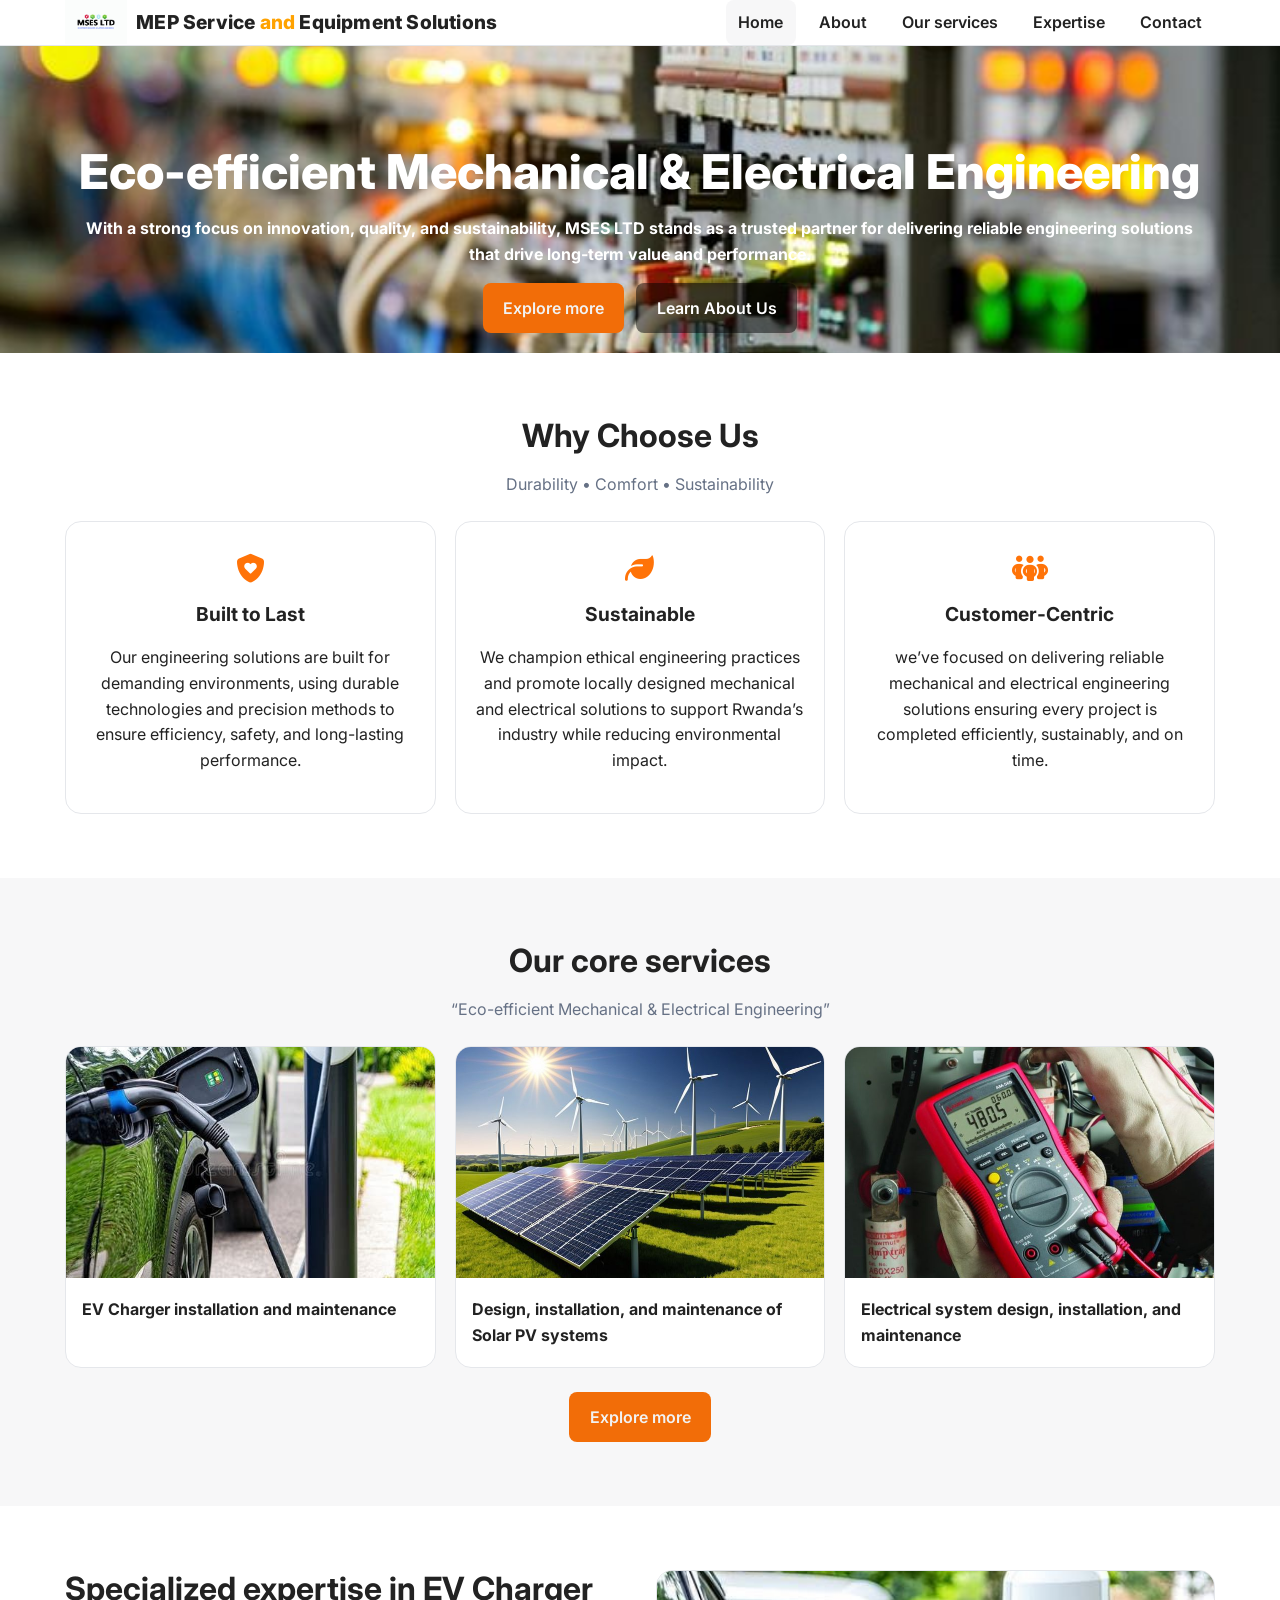
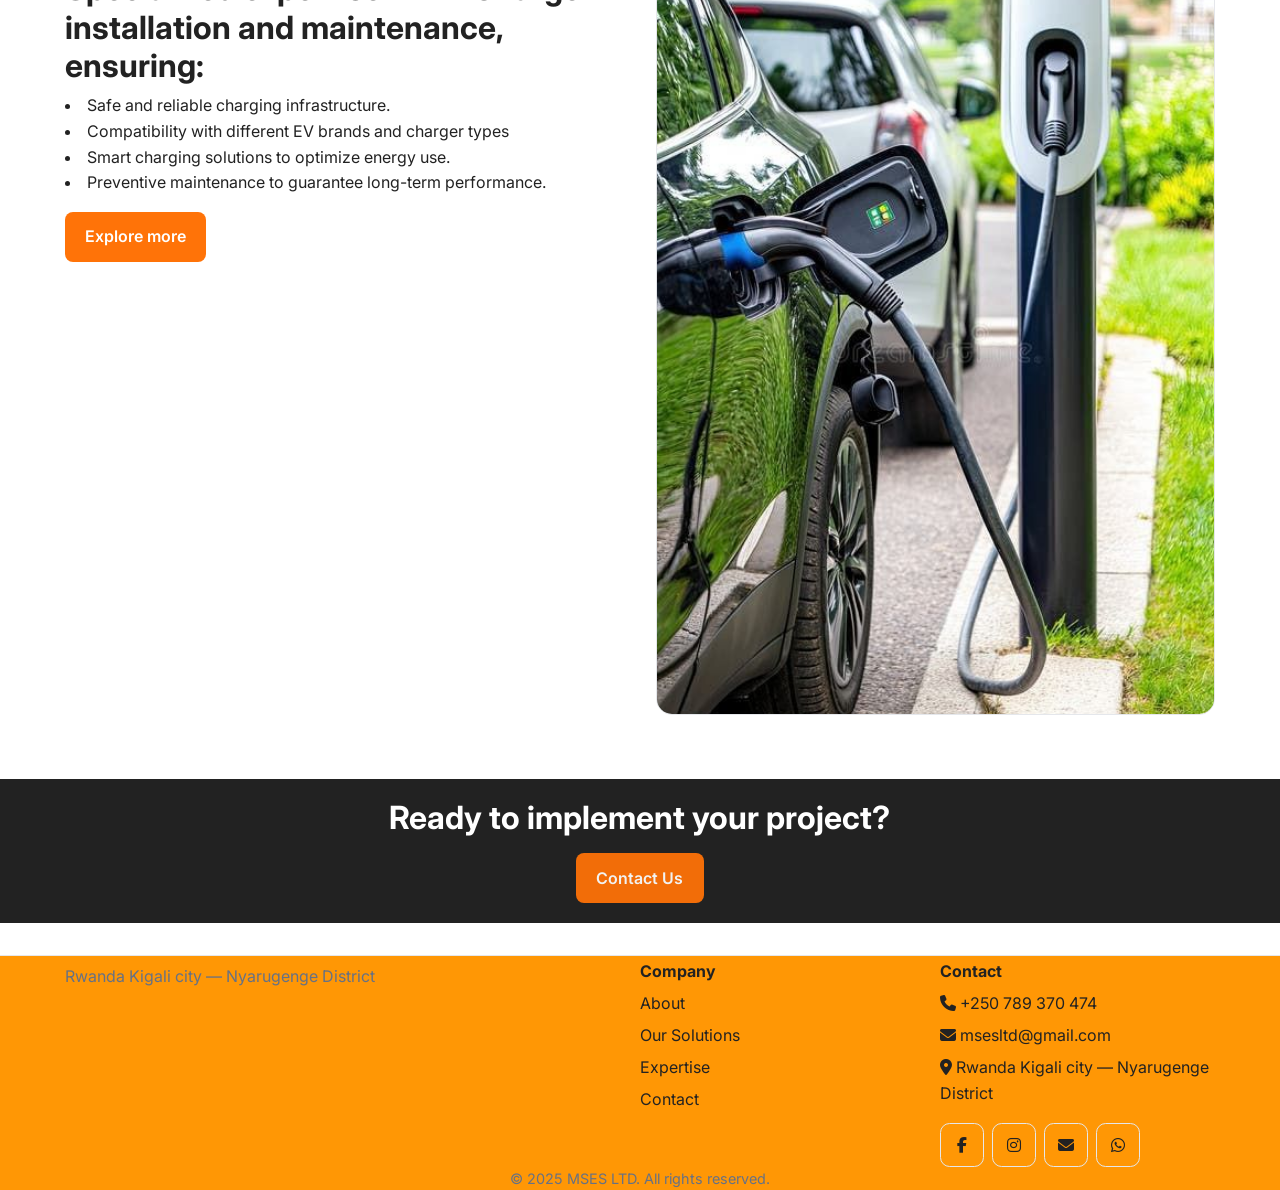
==== index.html @ d52d2aa4 "first commit" ====
<!DOCTYPE html>
<html lang="en">
<head>
  <meta charset="UTF-8" />
  <meta name="viewport" content="width=device-width, initial-scale=1.0" />
  <title>MSES LTD— Home</title>
  <link rel="preconnect" href="https://fonts.googleapis.com">
  <link rel="preconnect" href="https://fonts.gstatic.com" crossorigin>
  <link href="https://fonts.googleapis.com/css2?family=Inter:wght@400;500;600;700;800&display=swap" rel="stylesheet">
  <link rel="stylesheet" href="https://cdnjs.cloudflare.com/ajax/libs/font-awesome/6.5.2/css/all.min.css" />
  <link rel="stylesheet" href="style.css" />
</head>
<style>
  :root {
      --bg: #ffffff;
      --text: #222222;
      --muted: #667185;
      --primary: hwb(26 3% 0%);
      --surface: #f7f7f8;
      --border: #e5e7eb;
    }

    * {
      box-sizing: border-box;
    }

    html, body {
      margin: 0;
      padding: 0;
      font-size: 16px;
    }

    body {
      font-family: "Inter", system-ui, -apple-system, Segoe UI, Roboto, Arial, sans-serif;
      color: var(--text);
      background: var(--bg);
      line-height: 1.6;
      overflow-x: hidden;
    }

    img {
      max-width: 100%;
      height: auto;
      display: block;
    }

    a {
      color: inherit;
      text-decoration: none;
    }

    /* Utilities */
    .container {
      width: min(1150px, 92%);
      margin-inline: auto;
      padding: 0 1rem;
    }

    .center {
      text-align: center;
    }

    .small {
      font-size: 0.9rem;
    }

    .muted {
      color: var(--muted);
    }

    .mt-8 { margin-top: 0.5rem; }
    .mt-12 { margin-top: 0.75rem; }
    .mt-16 { margin-top: 1rem; }
    .mt-24 { margin-top: 1.5rem; }
    .mt-32 { margin-top: 2rem; }
    .py-16 { padding-block: 1rem; }

    .h2 {
      font-size: clamp(1.6rem, 2.5vw, 2.2rem);
      line-height: 1.2;
      margin: 0 0 0.5rem;
    }

    .h3 {
      font-size: clamp(1.3rem, 2vw, 1.8rem);
      line-height: 1.3;
      margin: 0 0 0.5rem;
    }

    .h4 {
      font-size: clamp(1.1rem, 1.5vw, 1.4rem);
      margin: 0.2rem 0;
    }

    .h5 {
      font-size: 1rem;
      margin: 0.2rem 0;
    }

    .btn {
      display: inline-block;
      border-radius: 0.5rem;
      padding: 0.9rem 1.2rem;
      font-weight: 600;
      transition: 0.2s;
      border: 1px solid transparent;
      text-align: center;
      min-width: 44px;
      min-height: 44px;
      line-height: 1.2;
    }

    .btn--primary {
      background: var(--primary);
      color: #fff;
      filter: brightness(.95);
    }

    .btn--primary:hover {
      filter: brightness(0.92);
    }

    .btn--ghost {
      background: rgba(0, 0, 0, 0.485);
    }

    .btn--ghost:hover {
      border-color: transparent;
      background-color: #111111;
    }

    /* Header */
    .site-header {
      position: sticky;
      top: 0;
      z-index: 50;
      background: #fff;
      border-bottom: 1px solid var(--border);
    }

    .nav {
      position: relative;
      display: flex;
      align-items: center;
      justify-content: space-between;
      gap: 1rem;
      padding-block: 0.65rem;
      flex-wrap: wrap;
    }

    .brand {
      display: flex;
      align-items: center;
      gap: 0.6rem;
    }

    .logo {
      height: 44px;
      width: auto;
    }

    .logo--sm {
      height: 32px;
    }

    .brand-text {
      font-weight: 800;
      letter-spacing: 0.2px;
      font-size: clamp(1rem, 3vw, 1.2rem);
    }

    /* Hamburger menu styles */
    .hamburger {
      display: none;
      flex-direction: column;
      justify-content: space-between;
      width: 30px;
      height: 21px;
      background: none;
      border: none;
      cursor: pointer;
      padding: 0;
      z-index: 100;
    }

    .hamburger span {
      display: block;
      height: 3px;
      width: 100%;
      background: #000;
      border-radius: 3px;
      transition: all 0.3s ease;
    }

    .hamburger.active span:nth-child(1) {
      transform: translateY(9px) rotate(45deg);
    }

    .hamburger.active span:nth-child(2) {
      opacity: 0;
    }

    .hamburger.active span:nth-child(3) {
      transform: translateY(-9px) rotate(-45deg);
    }

    .nav-links {
      display: flex;
      flex-wrap: wrap;
      list-style: none;
      margin: 0;
      padding: 0;
      gap: 0.4rem;
      transition: all 0.3s ease;
    }

    .nav-links a {
      padding: 0.6rem 0.8rem;
      border-radius: 0.5rem;
      font-weight: 600;
      min-height: 44px;
      display: flex;
      align-items: center;
    }

    .nav-links a.active, 
    .nav-links a:hover {
      background: var(--surface);
    }

    /* Mobile styles */
    @media screen and (max-width: 768px) {
      .hamburger {
        display: flex;
      }

      .nav-links {
        position: fixed;
        top: 70px;
        left: 0;
        width: 100%;
        background: white;
        flex-direction: column;
        padding: 20px;
        gap: 15px;
        box-shadow: 0 5px 15px rgba(0,0,0,0.1);
        transform: translateY(-100%);
        opacity: 0;
        visibility: hidden;
      }

      .nav-links.active {
        transform: translateY(0);
        opacity: 1;
        visibility: visible;
      }
    }

    /* Hero */
    .hero {
      position: relative;
      isolation: isolate;
    }

    .hero__bg {
      position: absolute;
      inset: 0;
      background: linear-gradient(to bottom, rgba(0,0,0,0.45), rgba(0,0,0,0.35)), var(--hero-img) center/cover no-repeat;
      z-index: -1;
    }

    .hero__content {
      padding-block: clamp(3rem, 10vw, 8rem);
      text-align: center;
      color: #fff;
    }

    .hero h1 {
      font-size: clamp(1.8rem, 4vw, 3rem);
      margin: 0 0 0.6rem;
      font-weight: 800;
      line-height: 1.2;
    }

    .hero__cta {
      display: flex;
      gap: 0.75rem;
      justify-content: center;
      flex-wrap: wrap;
    }

    /* Sections */
    .section {
      padding-block: clamp(2rem, 5vw, 4rem);
    }

    .section--alt {
      background: var(--surface);
    }

    .section__header {
      margin-bottom: 1.5rem;
      text-align: center;
    }

    /* Layouts */
    .grid {
      display: grid;
      gap: 1.2rem;
    }

    .grid--3 {
      grid-template-columns: 1fr;
    }

    .split {
      display: grid;
      grid-template-columns: 1fr;
      gap: 2rem;
    }

    .v-center {
      align-items: center;
    }

    /* Cards */
    .card {
      border: 1px solid var(--border);
      background: #fff;
      border-radius: 1rem;
      overflow: hidden;
      padding: 1.2rem;
    }

    .card--image {
      padding: 0;
    }

    .card--image iframe,
    .card--image img {
      aspect-ratio: 16/10;
      object-fit: cover;
      width: 100%;
    }

    .card__body {
      padding: 1rem;
    }

    .cards--lift .card {
      transition: transform 0.2s, box-shadow 0.2s;
    }

    .cards--lift .card:hover {
      transform: translateY(-4px);
      box-shadow: 0 10px 30px rgba(0,0,0,0.06);
    }

    .tall iframe,
    .tall img {
      aspect-ratio: 3/4;
    }

    .feature {
      text-align: center;
      padding: 1.5rem 1rem;
    }

    .feature__icon {
      font-size: 1.8rem;
      color: var(--primary);
      margin-bottom: 0.4rem;
    }

    /* Page hero */
    .page-hero {
      padding-block: 2rem;
      border-bottom: 1px solid var(--border);
      background: var(--surface);
    }

    .page-hero h1 {
      margin: 0;
    }

    /* Footer */
    .site-footer {
      border-top: 1px solid var(--border);
      background: hsl(35, 100%, 51%);
      margin-top: 2rem;
    }

    .footer__grid {
      display: grid;
      grid-template-columns: 1fr;
      gap: 1.6rem;
      padding-block: 1.6rem;
    }

    .footer-links {
      list-style: none;
      margin: 0;
      padding: 0;
    }

    .footer-links li {
      margin: 0.4rem 0;
    }

    .social {
      display: flex;
      gap: 0.5rem;
      margin-top: 1rem;
    }

    .social a {
      display: inline-flex;
      align-items: center;
      justify-content: center;
      height: 44px;
      width: 44px;
      border: 1px solid var(--border);
      border-radius: 0.6rem;
    }

    /* Responsive Breakpoints */
    @media (min-width: 640px) {
      .footer__grid {
        grid-template-columns: 1fr 1fr;
      }
      
      .hero__cta {
        flex-wrap: nowrap;
      }
    }

    @media (min-width: 769px) {
      .grid--3 {
        grid-template-columns: repeat(2, minmax(0, 1fr));
      }
      
      .split {
        grid-template-columns: 1fr 1fr;
      }
      
      .footer__grid {
        grid-template-columns: 2fr 1fr 1fr;
      }
      
      .nav-links {
        gap: 0.6rem;
      }
    }

    @media (min-width: 1024px) {
      .grid--3 {
        grid-template-columns: repeat(3, minmax(0, 1fr));
      }
      
      .container {
        padding: 0;
      }
    }
</style>

<body>


  <!-- Header / Global Nav -->
  <header class="site-header" style="
    padding: px 20px;
  ">
    <div class="container nav">
      <a class="brand" href="index.html" aria-label="Techno SMS Enterprise Home">
        <img src="./assets/MSES LOGO.jpg" alt="Techno SMS Enterprise logo" class="logo" />
        <span class="brand-text">MEP Service<span style="color: #ffa200;"> and </span> Equipment Solutions</span>
      </a>
       <button class="hamburger" aria-label="Toggle menu" style="font-weight: bolder;">
        <span></span>
        <span></span>
        <span></span>
      </button>

      <ul class="nav-links">
        <li><a class="active" href="index.html">Home</a></li>
        <li><a href="about.html">About</a></li>
        <li><a href="products.html">Our services</a></li>
        <!--<li><a href="project.html">Projects</a></li>-->
        <li><a href="training.html">Expertise</a></li>
        <li><a href="contact.html">Contact</a></li>
        <!-- <li><a href="developers.html">Our Developers</a></li> -->
      </ul>
    </div>
  </header>

  <!-- Hero -->
  <section class="hero hero--cover" role="banner" style="padding: 20px 30px; font-weight: bolder; position: relative; background-size: cover; background-position: center;">
  <div class="hero__bg" id="heroBackground" style="background-image: url('./assets/back.jpeg'); position: absolute; top: 0; left: 0; width: 100%; height: 100%; background-size: cover; background-position: center; transition: background-image 1s ease-in-out;"></div>
  
  <div class="container hero__content" style="position: relative; z-index: 2; color: white; text-align: center;">
    <br><br><br>
    <h1>Eco-efficient Mechanical & Electrical Engineering</h1>
    <p>With a strong focus on innovation, quality, and sustainability, MSES LTD stands as a trusted partner for delivering reliable engineering solutions that drive long-term value and performance.</p>
    <div class="hero__cta">
      <a class="btn btn--primary" href="products.html">Explore more</a>
      <a class="btn btn--ghost" href="about.html">Learn About Us</a>
    </div>
  </div>
</section>

  <!-- Highlights (3-up) -->
  <section class="section">
    <div class="container">
      <header class="section__header">
        <h2 class="h2">Why Choose Us</h2>
        <p class="muted">Durability • Comfort • Sustainability</p>
      </header>
      <div class="grid grid--3">
        <article class="card feature">
          <div class="feature__icon"><i class="fa-solid fa-shield-heart"></i></div>
          <h3 class="h4">Built to Last</h3>
          <p>Our engineering solutions are built for demanding environments, using durable technologies and precision methods to ensure efficiency, safety, and long-lasting performance.</p>
        </article>
        <article class="card feature">
          <div class="feature__icon"><i class="fa-solid fa-leaf"></i></div>
          <h3 class="h4">Sustainable</h3>
          <p>We champion ethical engineering practices and promote locally designed mechanical and electrical solutions to support Rwanda’s industry while reducing environmental impact.</p>
        </article>
        <article class="card feature">
          <div class="feature__icon"><i class="fa-solid fa-people-group"></i></div>
          <h3 class="h4">Customer‑Centric</h3>
          <p>we’ve focused on delivering reliable mechanical and electrical engineering solutions ensuring every project is completed efficiently, sustainably, and on time.</p>
        </article>
      </div>
    </div>
  </section>

  <!-- Popular Categories Preview -->
  <section class="section section--alt">
    <div class="container">
      <header class="section__header">
        <h2 class="h2">Our core  services</h2>
        <p class="muted">“Eco-efficient Mechanical & Electrical Engineering”</p>
      </header>
      <div class="grid grid--3 cards--lift">
        <a class="card card--image" href="products.html#construction">
          <img src="./assets/c.jpeg" alt="Construction uniforms"
          style="
          
          "/>
          <div class="card__body">
            <h3 class="h5">EV Charger installation and maintenance</h3>
          </div>
        </a>
        <a class="card card--image" href="products.html#school">
          <img src="./assets/solar.jpeg" alt="School uniforms"
          style="padding: auto;"/>
          <div class="card__body">
            <h3 class="h5">Design, installation, and maintenance of Solar PV systems</h3>
          </div>
        </a>
        <a class="card card--image" href="products.html#hotel">
          <img src="./assets/electrical.jpeg" alt="Hotel uniforms"/>
          <div class="card__body">
            <h3 class="h5">Electrical system design, installation, and maintenance</h3>
          </div>
        </a>
      </div>
      <div class="center mt-24">
        <a class="btn btn--primary" href="products.html">Explore more</a>
      </div>
    </div>
  </section>

  <!-- Training Preview -->
  <section class="section">
    <div class="container">
      <div class="split">
        <div>
          <h2 class="h2">Specialized expertise in EV Charger installation and maintenance, ensuring:</h2>
            <li>Safe and reliable charging infrastructure.</li>
            <li>Compatibility with different EV brands and charger types</li>
            <li>Smart charging solutions to optimize energy use.</li>
            <li>Preventive maintenance to guarantee long-term performance.</li>
          </ul>
          <a class="btn btn--ghost mt-16" href="training.html" style="
          background-color: var(--primary);
          color: white;
          btn btn--ghost mt-16:hover{
            filter: brightness(.5);
            
          }
          ">Explore more</a>
        </div>
        <div>
          <div class="card card--image tall">
            <img src="./assets/c.jpeg" alt="Sewing training"/>
          </div>
        </div>
      </div>
    </div>
  </section>

  <!-- CTA -->
  <section class="cta" style="
  padding: 20px 30px;
  ">
    <div class="container cta__inner">
      <h2 class="h2">Ready to implement your project?</h2>
      <a class="btn btn--primary" href="contact.html">Contact Us</a>
    </div>
  </section>

  <!-- Footer -->
  <footer class="site-footer">
    <div class="container footer__grid">
      <div>
        <p class="muted mt-8">Rwanda Kigali city — Nyarugenge District</p>
      </div>
      <div>
        <h4 class="h5">Company</h4>
        <ul class="footer-links">
          <li><a href="about.html">About</a></li>
          <li><a href="products.html">Our Solutions</a></li>
          <!--<li><a href="project.html">Projects</a></li>-->
          <li><a href="training.html">Expertise</a></li>
          <li><a href="contact.html">Contact</a></li>
        </ul>
      </div>
      <div>
        <h4 class="h5">Contact</h4>
        <ul class="footer-links">
          <li><i class="fa-solid fa-phone"></i> +250 789 370 474</li>
          <li><i class="fa-solid fa-envelope"></i> msesltd@gmail.com</li>
          <li><i class="fa-solid fa-location-dot"></i> Rwanda Kigali city — Nyarugenge District</li>
        </ul>
        <div class="social">
  <a aria-label="Facebook" href="https://web.facebook.com/profile.php?id=61575359638046" target="_blank"><i class="fa-brands fa-facebook-f"></i></a>
  <a aria-label="Instagram" href="https://www.instagram.com/mses_ltd/" target="_blank"><i class="fa-brands fa-instagram"></i></a>
  <a aria-label="Email" href="#"><i class="fa-solid fa-envelope" target="-blank"></i></a>
  <a aria-label="WhatsApp" href="https://wa.me/250789370474" target="_blank"><i class="fa-brands fa-whatsapp"></i></a>
</div>
      </div>
    </div>
    <div class="container small muted center py-16">© 2025 MSES LTD. All rights reserved.</div>
  </footer>
  <script src="/script.js"></script>
  <script>
   
  const hamburger = document.querySelector('.hamburger');
  const navLinks = document.querySelector('.nav-links');

  hamburger.addEventListener('click', () => {
    hamburger.classList.toggle('active');
    navLinks.classList.toggle('active');
  });

  document.addEventListener('click', (e) => {
    if (!e.target.closest('.nav') && navLinks.classList.contains('active')) {
      hamburger.classList.remove('active');
      navLinks.classList.remove('active');
    }
  });

  // Close menu when clicking on a link
  document.querySelectorAll('.nav-links a').forEach(link => {
    link.addEventListener('click', () => {
      hamburger.classList.remove('active');
      navLinks.classList.remove('active');
    });
  });


  </script>
  <script>
  // Array of background images
  const images = [
    "./assets/back.jpeg",
    "./assets/electrical6.jpeg",
    "./assets/electrical7.jpeg"
  ];

  let currentIndex = 0;
  const heroBg = document.getElementById("heroBackground");

  // Function to change background every 5s
  setInterval(() => {
    currentIndex = (currentIndex + 1) % images.length;
    heroBg.style.backgroundImage = `url('${images[currentIndex]}')`;
  }, 5000);
</script>
</body>
</html>
---- style.css ----
:root {
  --bg: #ffffff;
  --text: #222222;
  --muted: #667185;
  --primary: #e30613;
  --surface: #f7f7f8;
  --border: #e5e7eb;
}

* {
  box-sizing: border-box;
}

html, body {
  margin: 0;
  padding: 0;
  font-size: 16px;
}

body {
  font-family: "Inter", system-ui, -apple-system, Segoe UI, Roboto, Arial, sans-serif;
  color: var(--text);
  background: var(--bg);
  line-height: 1.6;
  overflow-x: hidden;
}

img {
  max-width: 100%;
  height: auto;
  display: block;
}

a {
  color: inherit;
  text-decoration: none;
}

/* Utilities */
.container {
  width: min(1150px, 92%);
  margin-inline: auto;
  padding: 0 1rem;
}

.center {
  text-align: center;
}

.small {
  font-size: 0.9rem;
}

.muted {
  color: var(--muted);
}

.mt-8 { margin-top: 0.5rem; }
.mt-12 { margin-top: 0.75rem; }
.mt-16 { margin-top: 1rem; }
.mt-24 { margin-top: 1.5rem; }
.mt-32 { margin-top: 2rem; }
.py-16 { padding-block: 1rem; }
.mt-16:hover{
}

.h2 {
  font-size: clamp(1.6rem, 2.5vw, 2.2rem);
  line-height: 1.2;
  margin: 0 0 0.5rem;
}

.h3 {
  font-size: clamp(1.3rem, 2vw, 1.8rem);
  line-height: 1.3;
  margin: 0 0 0.5rem;
}

.h4 {
  font-size: clamp(1.1rem, 1.5vw, 1.4rem);
  margin: 0.2rem 0;
}

.h5 {
  font-size: 1rem;
  margin: 0.2rem 0;
}

.btn {
  display: inline-block;
  border-radius: 0.5rem;
  padding: 0.9rem 1.2rem;
  font-weight: 600;
  transition: 0.2s;
  border: 1px solid transparent;
  text-align: center;
  min-width: 44px;
  min-height: 44px;
  line-height: 1.2;
}

.btn--primary {
  background: var(--primary);
  color: #fff;
  filter: brightness(.95);
}

.btn--primary:hover {
  filter: brightness(0.92);
}

.btn--ghost {
  background: rgba(0, 0, 0, 0.485);
}

.btn--ghost:hover {
  border-color: transparent  ;
  background-color: #111111;
}

/* Header */
.site-header {
  position: sticky;
  top: 0;
  z-index: 50;
  background: #fff;
  border-bottom: 1px solid var(--border);
}

.nav {
  position: relative;
  display: flex;
  align-items: center;
  justify-content: space-between;
  gap: 1rem;
  padding-block: 0.65rem;
  flex-wrap: wrap;
}

.brand {
  display: flex;
  align-items: center;
  gap: 0.6rem;
}

.logo {
  height: 44px;
  width: auto;
}

.logo--sm {
  height: 32px;
}

.brand-text {
  font-weight: 800;
  letter-spacing: 0.2px;
  font-size: clamp(1rem, 3vw, 1.2rem);
}
:root {
      --bg: #ffffff;
      --text: #222222;
      --muted: #667185;
      --primary: #e30613;
      --surface: #f7f7f8;
      --border: #e5e7eb;
    }

    * {
      box-sizing: border-box;
    }

    html, body {
      margin: 0;
      padding: 0;
      font-size: 16px;
    }

    body {
      font-family: "Inter", system-ui, -apple-system, Segoe UI, Roboto, Arial, sans-serif;
      color: var(--text);
      background: var(--bg);
      line-height: 1.6;
      overflow-x: hidden;
    }

    img {
      max-width: 100%;
      height: auto;
      display: block;
    }

    a {
      color: inherit;
      text-decoration: none;
    }

    /* Utilities */
    .container {
      width: min(1150px, 92%);
      margin-inline: auto;
      padding: 0 1rem;
    }

    .center {
      text-align: center;
    }

    .small {
      font-size: 0.9rem;
    }

    .muted {
      color: var(--muted);
    }

    .mt-8 { margin-top: 0.5rem; }
    .mt-12 { margin-top: 0.75rem; }
    .mt-16 { margin-top: 1rem; }
    .mt-24 { margin-top: 1.5rem; }
    .mt-32 { margin-top: 2rem; }
    .py-16 { padding-block: 1rem; }

    .h2 {
      font-size: clamp(1.6rem, 2.5vw, 2.2rem);
      line-height: 1.2;
      margin: 0 0 0.5rem;
    }

    .h3 {
      font-size: clamp(1.3rem, 2vw, 1.8rem);
      line-height: 1.3;
      margin: 0 0 0.5rem;
    }

    .h4 {
      font-size: clamp(1.1rem, 1.5vw, 1.4rem);
      margin: 0.2rem 0;
    }

    .h5 {
      font-size: 1rem;
      margin: 0.2rem 0;
    }

    .btn {
      display: inline-block;
      border-radius: 0.5rem;
      padding: 0.9rem 1.2rem;
      font-weight: 600;
      transition: 0.2s;
      border: 1px solid transparent;
      text-align: center;
      min-width: 44px;
      min-height: 44px;
      line-height: 1.2;
    }

    .btn--primary {
      background: var(--primary);
      color: #fff;
      filter: brightness(.95);
    }

    .btn--primary:hover {
      filter: brightness(0.92);
    }

    .btn--ghost {
      background: rgba(0, 0, 0, 0.485);
    }

    .btn--ghost:hover {
      border-color: transparent;
      background-color: #111111;
    }

    /* Header */
    .site-header {
      position: sticky;
      top: 0;
      z-index: 50;
      background: #fff;
      border-bottom: 1px solid var(--border);
    }

    .nav {
      position: relative;
      display: flex;
      align-items: center;
      justify-content: space-between;
      gap: 1rem;
      padding-block: 0.65rem;
      flex-wrap: wrap;
    }

    .brand {
      display: flex;
      align-items: center;
      gap: 0.6rem;
    }

    .logo {
      height: 44px;
      width: auto;
    }

    .logo--sm {
      height: 32px;
    }

    .brand-text {
      font-weight: 800;
      letter-spacing: 0.2px;
      font-size: clamp(1rem, 3vw, 1.2rem);
    }

    /* Hamburger menu styles */
    .hamburger {
      display: none;
      flex-direction: column;
      justify-content: space-between;
      width: 30px;
      height: 21px;
      background: none;
      border: none;
      cursor: pointer;
      padding: 0;
      z-index: 100;
    }

    .hamburger span {
      display: block;
      height: 3px;
      width: 100%;
      background: #000;
      border-radius: 3px;
      transition: all 0.3s ease;
    }

    .hamburger.active span:nth-child(1) {
      transform: translateY(9px) rotate(45deg);
    }

    .hamburger.active span:nth-child(2) {
      opacity: 0;
    }

    .hamburger.active span:nth-child(3) {
      transform: translateY(-9px) rotate(-45deg);
    }

    .nav-links {
      display: flex;
      flex-wrap: wrap;
      list-style: none;
      margin: 0;
      padding: 0;
      gap: 0.4rem;
      transition: all 0.3s ease;
    }

    .nav-links a {
      padding: 0.6rem 0.8rem;
      border-radius: 0.5rem;
      font-weight: 600;
      min-height: 44px;
      display: flex;
      align-items: center;
    }

    .nav-links a.active, 
    .nav-links a:hover {
      background: var(--surface);
    }

    /* Mobile styles */
    @media screen and (max-width: 768px) {
      .hamburger {
        display: flex;
      }

      .nav-links {
        position: fixed;
        top: 70px;
        left: 0;
        width: 100%;
        background: white;
        flex-direction: column;
        padding: 20px;
        gap: 15px;
        box-shadow: 0 5px 15px rgba(0,0,0,0.1);
        transform: translateY(-100%);
        opacity: 0;
        visibility: hidden;
      }

      .nav-links.active {
        transform: translateY(0);
        opacity: 1;
        visibility: visible;
      }
    }

    /* Hero */
    .hero {
      position: relative;
      isolation: isolate;
    }

    .hero__bg {
      position: absolute;
      inset: 0;
      background: linear-gradient(to bottom, rgba(0,0,0,0.45), rgba(0,0,0,0.35)), var(--hero-img) center/cover no-repeat;
      z-index: -1;
    }

    .hero__content {
      padding-block: clamp(3rem, 10vw, 8rem);
      text-align: center;
      color: #fff;
    }

    .hero h1 {
      font-size: clamp(1.8rem, 4vw, 3rem);
      margin: 0 0 0.6rem;
      font-weight: 800;
      line-height: 1.2;
    }

    .hero__cta {
      display: flex;
      gap: 0.75rem;
      justify-content: center;
      flex-wrap: wrap;
    }

    /* Sections */
    .section {
      padding-block: clamp(2rem, 5vw, 4rem);
    }

    .section--alt {
      background: var(--surface);
    }

    .section__header {
      margin-bottom: 1.5rem;
      text-align: center;
    }

    /* Layouts */
    .grid {
      display: grid;
      gap: 1.2rem;
    }

    .grid--3 {
      grid-template-columns: 1fr;
    }

    .split {
      display: grid;
      grid-template-columns: 1fr;
      gap: 2rem;
    }

    .v-center {
      align-items: center;
    }

    /* Cards */
    .card {
      border: 1px solid var(--border);
      background: #fff;
      border-radius: 1rem;
      overflow: hidden;
      padding: 1.2rem;
    }

    .card--image {
      padding: 0;
    }

    .card--image iframe,
    .card--image img {
      aspect-ratio: 16/10;
      object-fit: cover;
      width: 100%;
    }

    .card__body {
      padding: 1rem;
    }

    .cards--lift .card {
      transition: transform 0.2s, box-shadow 0.2s;
    }

    .cards--lift .card:hover {
      transform: translateY(-4px);
      box-shadow: 0 10px 30px rgba(0,0,0,0.06);
    }

    .tall iframe,
    .tall img {
      aspect-ratio: 3/4;
    }

    .feature {
      text-align: center;
      padding: 1.5rem 1rem;
    }

    .feature__icon {
      font-size: 1.8rem;
      color: var(--primary);
      margin-bottom: 0.4rem;
    }

    /* Page hero */
    .page-hero {
      padding-block: 2rem;
      border-bottom: 1px solid var(--border);
      background: var(--surface);
    }

    .page-hero h1 {
      margin: 0;
    }

    /* Footer */
    .site-footer {
      border-top: 1px solid var(--border);
      background: #fff;
      margin-top: 2rem;
    }

    .footer__grid {
      display: grid;
      grid-template-columns: 1fr;
      gap: 1.6rem;
      padding-block: 1.6rem;
    }

    .footer-links {
      list-style: none;
      margin: 0;
      padding: 0;
    }

    .footer-links li {
      margin: 0.4rem 0;
    }

    .social {
      display: flex;
      gap: 0.5rem;
      margin-top: 1rem;
    }

    .social a {
      display: inline-flex;
      align-items: center;
      justify-content: center;
      height: 44px;
      width: 44px;
      border: 1px solid var(--border);
      border-radius: 0.6rem;
    }

    /* Responsive Breakpoints */
    @media (min-width: 640px) {
      .footer__grid {
        grid-template-columns: 1fr 1fr;
      }
      
      .hero__cta {
        flex-wrap: nowrap;
      }
    }

    @media (min-width: 769px) {
      .grid--3 {
        grid-template-columns: repeat(2, minmax(0, 1fr));
      }
      
      .split {
        grid-template-columns: 1fr 1fr;
      }
      
      .footer__grid {
        grid-template-columns: 2fr 1fr 1fr;
      }
      
      .nav-links {
        gap: 0.6rem;
      }
    }

    @media (min-width: 1024px) {
      .grid--3 {
        grid-template-columns: repeat(3, minmax(0, 1fr));
      }
      
      .container {
        padding: 0;
      }
    }

.nav-links {
  display: flex;
  flex-wrap: wrap;
  list-style: none;
  margin: 0;
  padding: 0;
  gap: 0.4rem;
}

.nav-links a {
  padding: 0.6rem 0.8rem;
  border-radius: 0.5rem;
  font-weight: 600;
  min-height: 44px;
  display: flex;
  align-items: center;
}

.nav-links a.active, 
.nav-links a:hover {
  background: var(--surface);
}

/* Remove hamburger menu */
.nav-toggle, 
.primary-nav {
  display: none;
}

/* Hero */
.hero {
  position: relative;
  isolation: isolate;
}

.hero__bg {
  position: absolute;
  inset: 0;
  background: linear-gradient(to bottom, rgba(0,0,0,0.45), rgba(0,0,0,0.35)), var(--hero-img) center/cover no-repeat;
  z-index: -1;
}

.hero__content {
  padding-block: clamp(3rem, 10vw, 8rem);
  text-align: center;
  color: #fff;
}

.hero h1 {
  font-size: clamp(1.8rem, 4vw, 3rem);
  margin: 0 0 0.6rem;
  font-weight: 800;
  line-height: 1.2;
}

.hero__cta {
  display: flex;
  gap: 0.75rem;
  justify-content: center;
  flex-wrap: wrap;
}

/* Sections */
.section {
  padding-block: clamp(2rem, 5vw, 4rem);
}

.section--alt {
  background: var(--surface);
}

.section__header {
  margin-bottom: 1.5rem;
  text-align: center;
}

/* Layouts */
.grid {
  display: grid;
  gap: 1.2rem;
}

.grid--3 {
  grid-template-columns: 1fr;
}

.split {
  display: grid;
  grid-template-columns: 1fr;
  gap: 2rem;
}

.v-center {
  align-items: center;
}

/* Cards */
.card {
  border: 1px solid var(--border);
  background: #fff;
  border-radius: 1rem;
  overflow: hidden;
  padding: 1.2rem;
}

.card--image {
  padding: 0;
}

.card--image img {
  aspect-ratio: 16/10;
  object-fit: cover;
  width: 100%;
}

.card__body {
  padding: 1rem;
}

.cards--lift .card {
  transition: transform 0.2s, box-shadow 0.2s;
}

.cards--lift .card:hover {
  transform: translateY(-4px);
  box-shadow: 0 10px 30px rgba(0,0,0,0.06);
}

.tall img {
  aspect-ratio: 3/4;
}

.feature {
  text-align: center;
  padding: 1.5rem 1rem;
}

.feature__icon {
  font-size: 1.8rem;
  color: var(--primary);
  margin-bottom: 0.4rem;
}

/* Page hero */
.page-hero {
  padding-block: 2rem;
  border-bottom: 1px solid var(--border);
  background: var(--surface);
}

.page-hero h1 {
  margin: 0;
}

/* CTA band */
.cta {
  background: var(--text);
  color: #fff;
}

.cta__inner {
  display: grid;
  place-items: center;
  gap: 0.5rem;
  padding-block: clamp(2rem, 5vw, 3rem);
  text-align: center;
}

/* Footer */
.site-footer {
  border-top: 1px solid var(--border);
  background: #fff;
  margin-top: 2rem;
}

.footer__grid {
  display: grid;
  grid-template-columns: 1fr;
  gap: 1.6rem;
  padding-block: 1.6rem;
}

.footer-links {
  list-style: none;
  margin: 0;
  padding: 0;
}

.footer-links li {
  margin: 0.4rem 0;
}

.social {
  display: flex;
  gap: 0.5rem;
  margin-top: 1rem;
}

.social a {
  display: inline-flex;
  align-items: center;
  justify-content: center;
  height: 44px;
  width: 44px;
  border: 1px solid var(--border);
  border-radius: 0.6rem;
}

/* Forms */
.form {
  display: block;
}

.form__row {
  display: grid;
  grid-template-columns: 1fr;
  gap: 1rem;
}

.form__field {
  display: flex;
  flex-direction: column;
  gap: 0.35rem;
}

.form__field.full {
  grid-column: 1 / -1;
}

label {
  font-weight: 600;
}

input, textarea {
  border: 1px solid var(--border);
  border-radius: 0.6rem;
  padding: 0.8rem 1rem;
  font: inherit;
  min-height: 44px;
}

input:focus, textarea:focus {
  outline: none;
  border-color: #111;
  box-shadow: 0 0 0 3px rgba(0,0,0,0.05);
}

.error {
  display: none;
  color: #b42318;
  font-size: 0.85rem;
}

/* Lists */
.list {
  padding-left: 1.1rem;
}

.list li {
  margin: 0.5rem 0;
}

.contact-list {
  list-style: none;
  padding: 0;
  margin: 0;
}

.contact-list li {
  margin: 0.8rem 0;
  display: flex;
  align-items: center;
  gap: 0.5rem;
}

/* Responsive Breakpoints */
@media (min-width: 640px) {
  .footer__grid {
    grid-template-columns: 1fr 1fr;
  }
  
  .hero__cta {
    flex-wrap: nowrap;
  }
}

@media (min-width: 768px) {
  .grid--3 {
    grid-template-columns: repeat(2, minmax(0, 1fr));
  }
  
  .split {
    grid-template-columns: 1fr 1fr;
  }
  
  .form__row {
    grid-template-columns: 1fr 1fr;
  }
  
  .footer__grid {
    grid-template-columns: 2fr 1fr 1fr;
  }
  
  .nav-links {
    gap: 0.6rem;
  }
}

@media (min-width: 1024px) {
  .grid--3 {
    grid-template-columns: repeat(3, minmax(0, 1fr));
  }
  
  .container {
    padding: 0;
  }
}

/* Accessibility */
.sr-only {
  position: absolute;
  width: 1px;
  height: 1px;
  padding: 0;
  margin: -1px;
  overflow: hidden;
  clip: rect(0, 0, 0, 0);
  white-space: nowrap;
  border: 0;
}
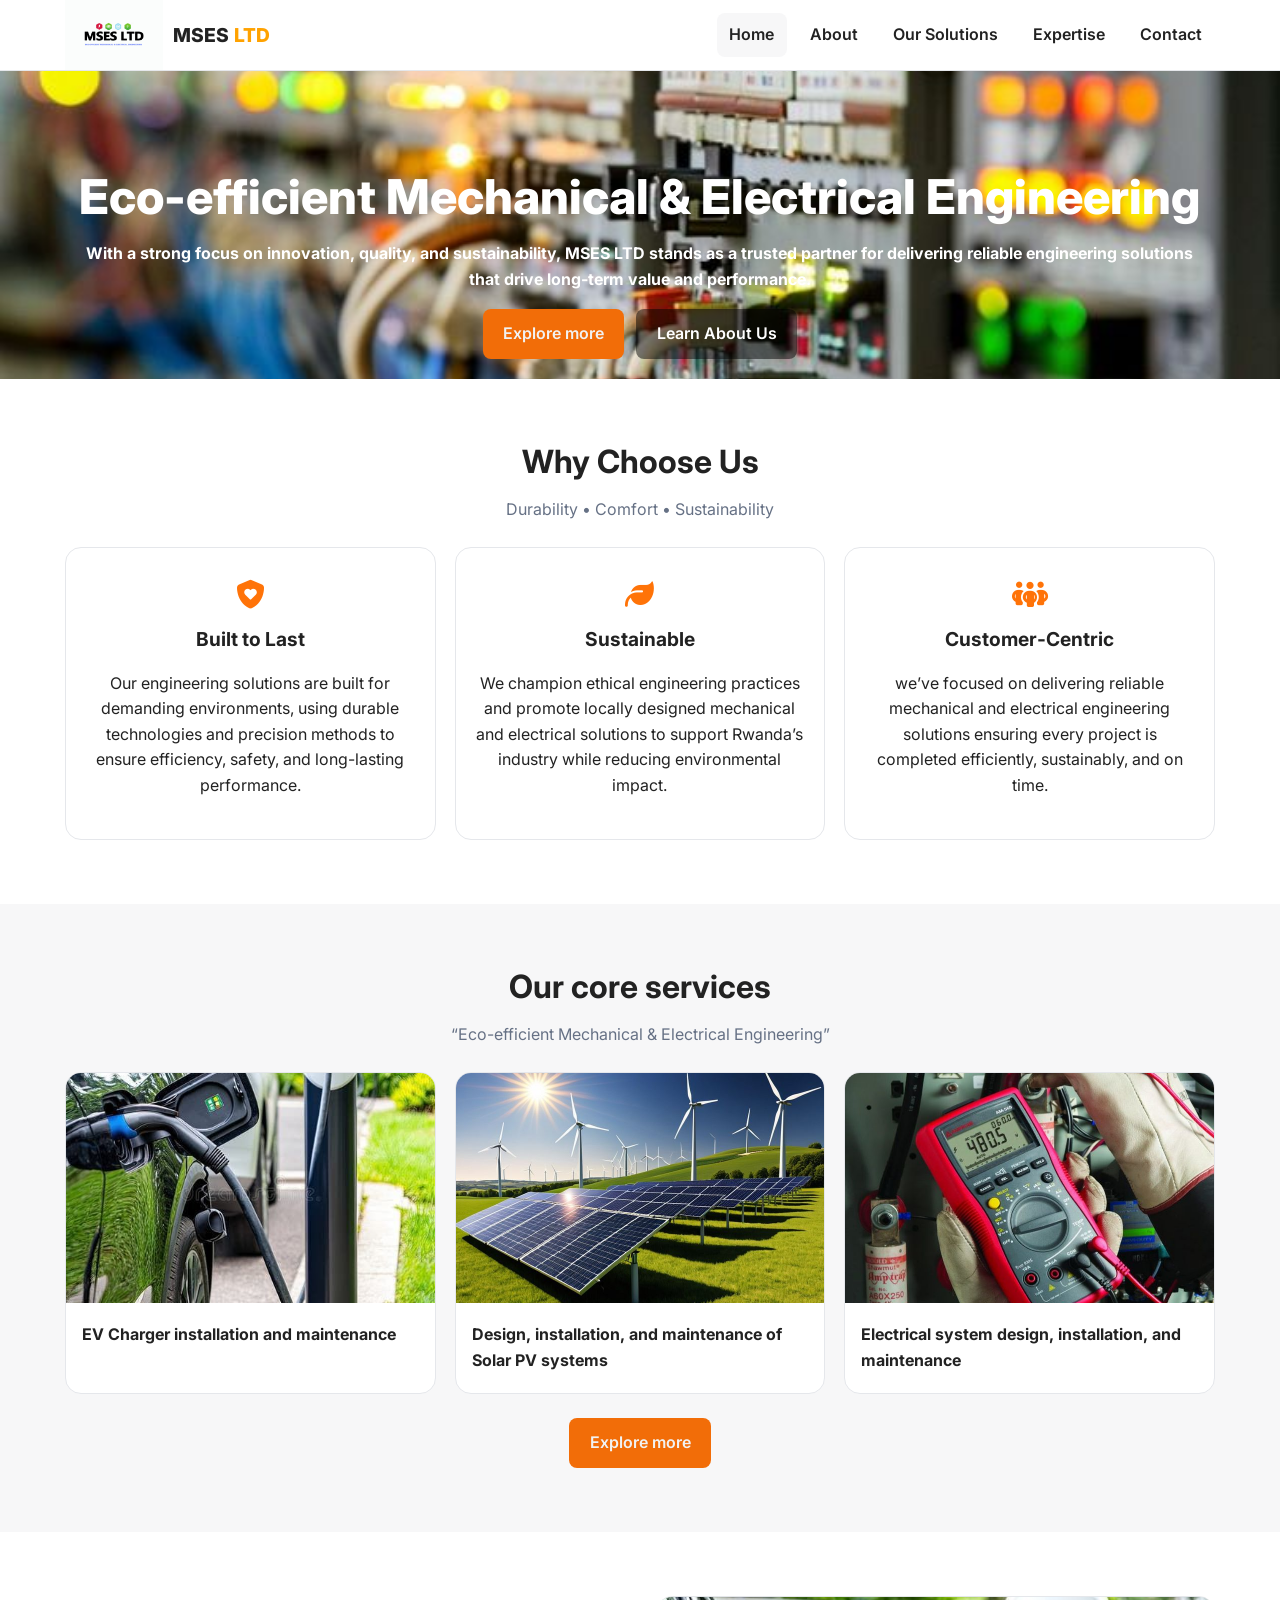
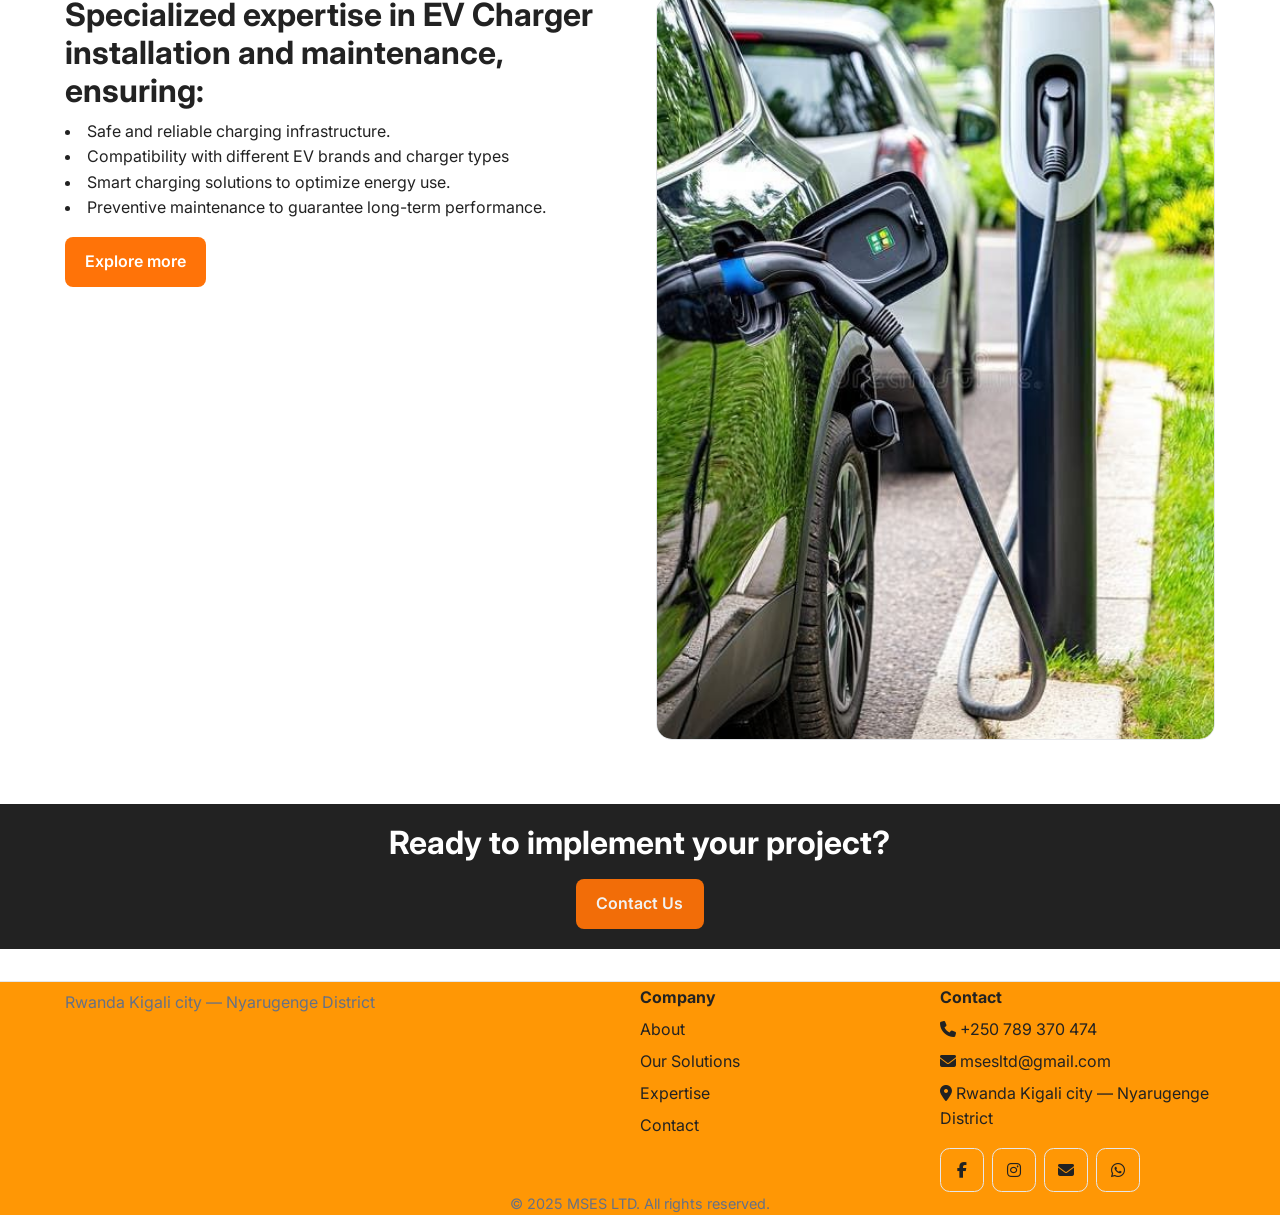
==== commit aa89b4a4: "second commit" ====
--- a/index.html
+++ b/index.html
@@ -4,6 +4,7 @@
   <meta charset="UTF-8" />
   <meta name="viewport" content="width=device-width, initial-scale=1.0" />
   <title>MSES LTD— Home</title>
+  <link rel="icon" type="image/x-icon" href="./assets/MSES LOGO.jpg">
   <link rel="preconnect" href="https://fonts.googleapis.com">
   <link rel="preconnect" href="https://fonts.gstatic.com" crossorigin>
   <link href="https://fonts.googleapis.com/css2?family=Inter:wght@400;500;600;700;800&display=swap" rel="stylesheet">
@@ -155,7 +156,7 @@
     }
 
     .logo {
-      height: 44px;
+      height: 70px;
       width: auto;
     }
 
@@ -473,7 +474,7 @@
     <div class="container nav">
       <a class="brand" href="index.html" aria-label="Techno SMS Enterprise Home">
         <img src="./assets/MSES LOGO.jpg" alt="Techno SMS Enterprise logo" class="logo" />
-        <span class="brand-text">MEP Service<span style="color: #ffa200;"> and </span> Equipment Solutions</span>
+        <span class="brand-text">MSES<span style="color: #ffa200;"> LTD 
       </a>
        <button class="hamburger" aria-label="Toggle menu" style="font-weight: bolder;">
         <span></span>
@@ -484,7 +485,7 @@
       <ul class="nav-links">
         <li><a class="active" href="index.html">Home</a></li>
         <li><a href="about.html">About</a></li>
-        <li><a href="products.html">Our services</a></li>
+        <li><a href="products.html">Our Solutions</a></li>
         <!--<li><a href="project.html">Projects</a></li>-->
         <li><a href="training.html">Expertise</a></li>
         <li><a href="contact.html">Contact</a></li>
@@ -637,6 +638,7 @@
         <div class="social">
   <a aria-label="Facebook" href="https://web.facebook.com/profile.php?id=61575359638046" target="_blank"><i class="fa-brands fa-facebook-f"></i></a>
   <a aria-label="Instagram" href="https://www.instagram.com/mses_ltd/" target="_blank"><i class="fa-brands fa-instagram"></i></a>
+
   <a aria-label="Email" href="#"><i class="fa-solid fa-envelope" target="-blank"></i></a>
   <a aria-label="WhatsApp" href="https://wa.me/250789370474" target="_blank"><i class="fa-brands fa-whatsapp"></i></a>
 </div>
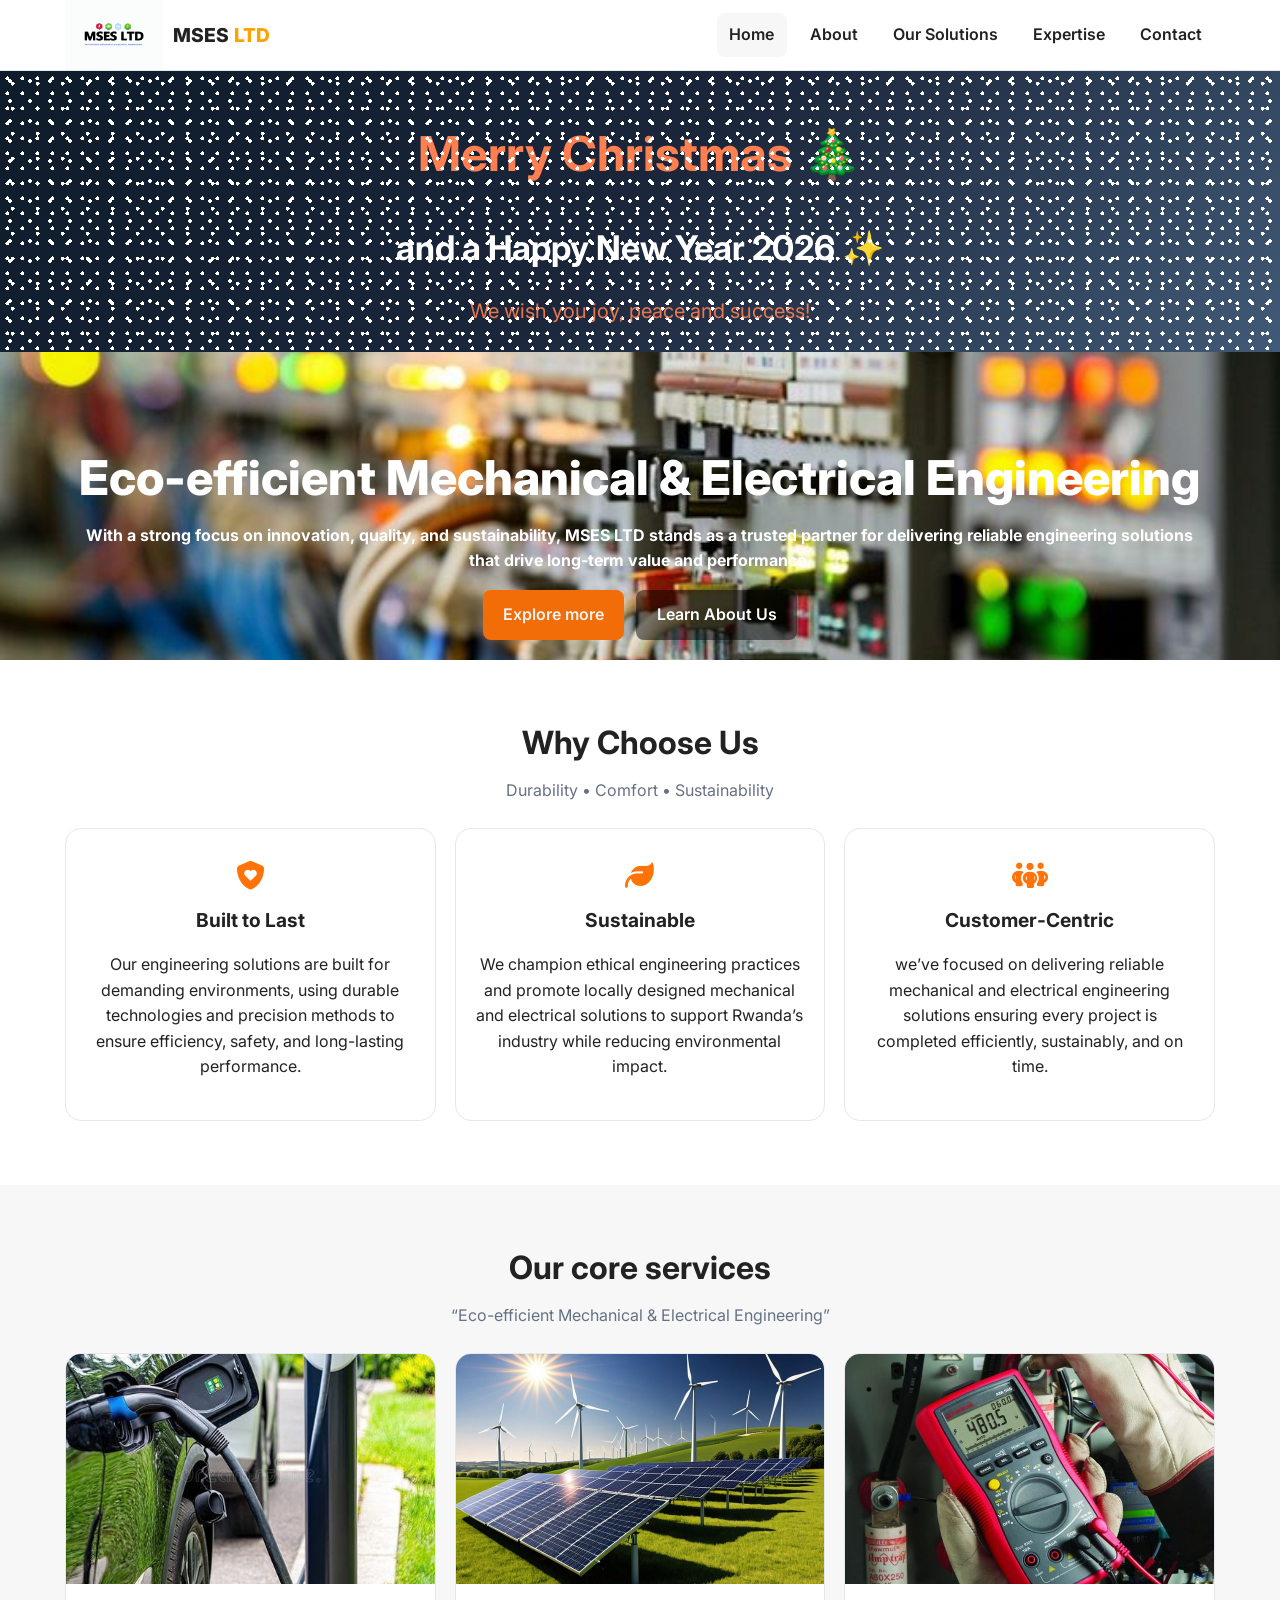
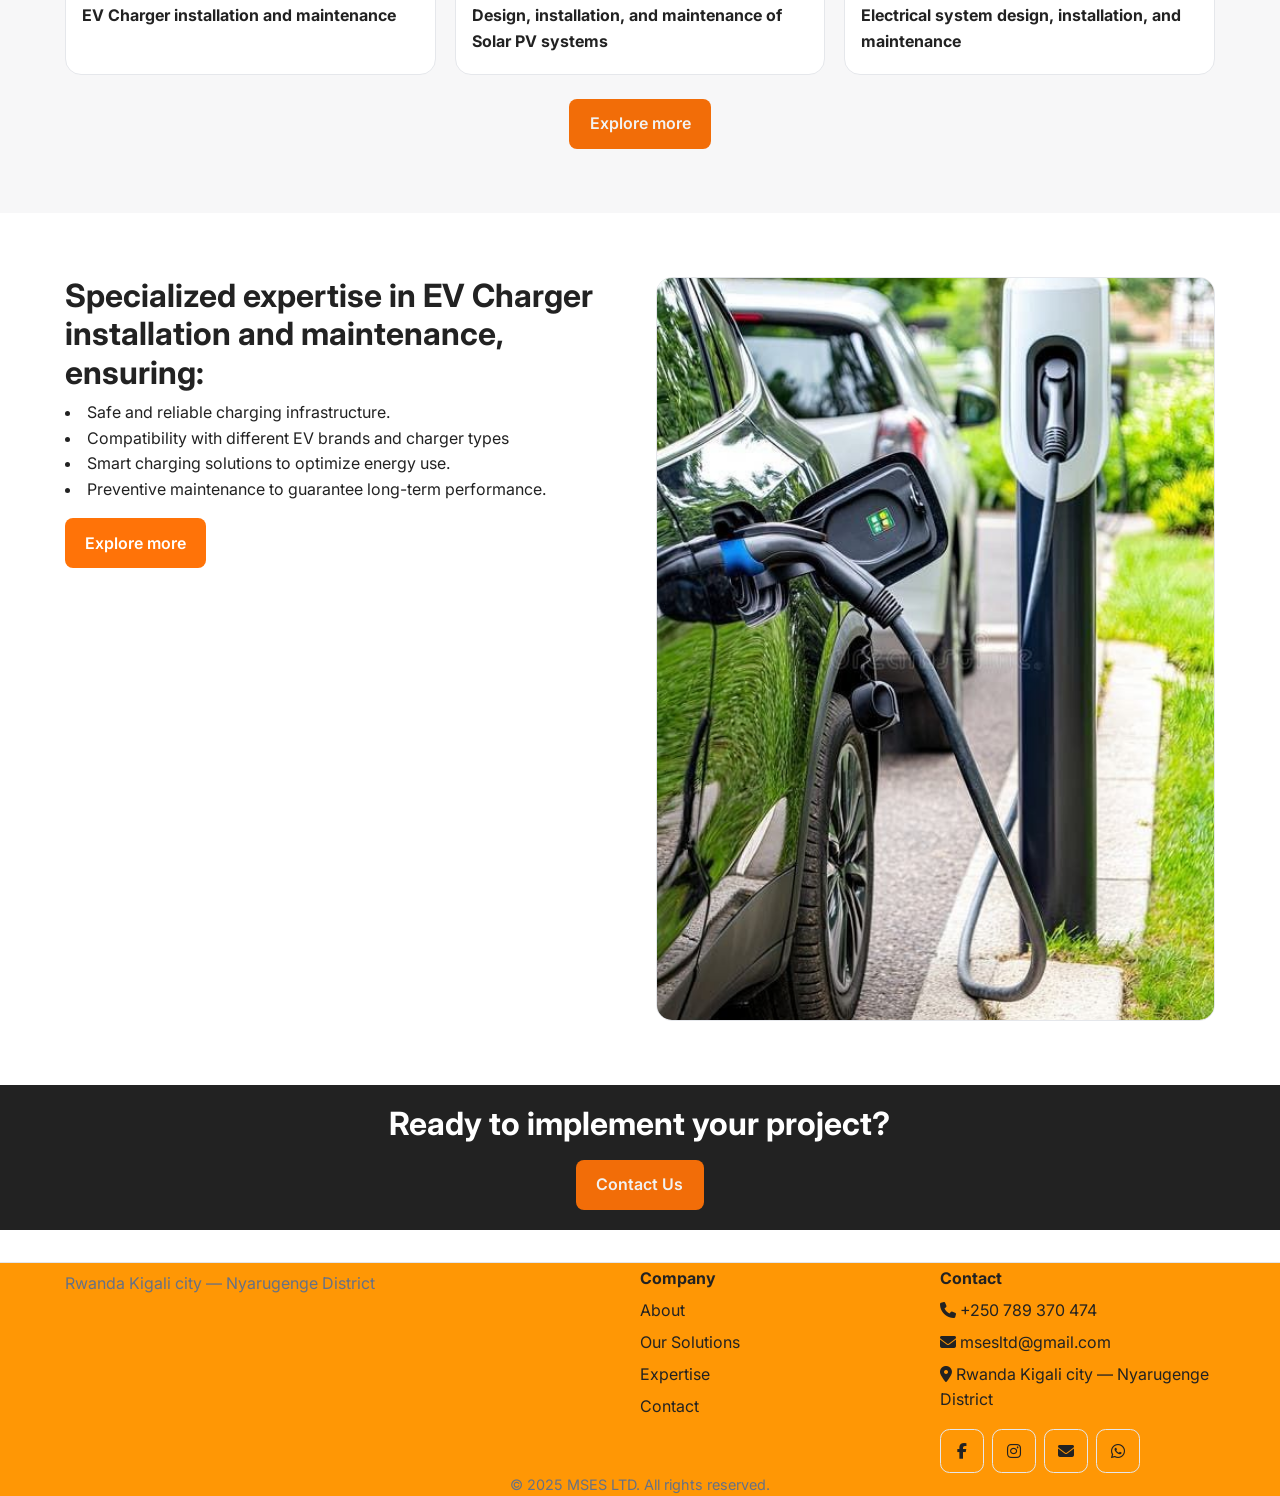
==== commit c05538cc: "third commit" ====
--- a/index.html
+++ b/index.html
@@ -161,7 +161,7 @@
     }
 
     .logo--sm {
-      height: 32px;
+      height: 200px;
     }
 
     .brand-text {
@@ -462,9 +462,89 @@
         padding: 0;
       }
     }
+
+
+
+    #backToTop {
+  position: fixed;
+  bottom: 20px;
+  right: 20px;
+  width: 50px;
+  height: 50px;
+  border-radius: 50%;
+  background-color: orange;
+  color: white;
+  font-size: 22px;
+  font-weight: bold;
+  border: none;
+  cursor: pointer;
+  display: none; /* hidden by default */
+  align-items: center;
+  justify-content: center;
+  box-shadow: 0 4px 10px rgba(0, 0, 0, 0.3);
+  transition: opacity 0.3s;
+}
+
+#backToTop:hover {
+  background-color: #ff8800; /* darker orange */
+}
+
+
+
+
+
+
+    .holiday-banner{
+  text-align:center;
+  padding:5px 2px;
+  background:linear-gradient(135deg,#0d1b2a,#1b263b,#415a77);
+  color:white;
+  position:relative;
+  overflow:hidden;
+  border-radius:0px;
+}
+
+/* Heading fonts */
+.holiday-banner h1{
+  font-size:48px;
+  margin-bottom:0px;
+  color: coral;
+}
+.holiday-banner h2{
+  font-size:34px;
+  margin-bottom:20px;
+}
+.holiday-banner p{
+  font-size:20px;
+  opacity:0.9;
+  color: coral;
+}
+
+/* Snow animation */
+.snow{
+  position:absolute;
+  top:0; left:0;
+  width:100%;
+  height:100%;
+  pointer-events:none;
+  background-image:
+    radial-gradient(white 2px, transparent 2px),
+    radial-gradient(white 2px, transparent 2px),
+    radial-gradient(white 2px, transparent 2px);
+  background-size:20px 20px, 25px 25px, 15px 15px;
+  animation:snowFall 10s linear infinite;
+}
+
+@keyframes snowFall{
+  0%{background-position:0 0,0 0,0 0;}
+  100%{background-position:0 600px,0 500px,0 400px;}
+}
+
 </style>
 
 <body>
+
+
 
 
   <!-- Header / Global Nav -->
@@ -473,8 +553,7 @@
   ">
     <div class="container nav">
       <a class="brand" href="index.html" aria-label="Techno SMS Enterprise Home">
-        <img src="./assets/MSES LOGO.jpg" alt="Techno SMS Enterprise logo" class="logo" />
-        <span class="brand-text">MSES<span style="color: #ffa200;"> LTD 
+        <img src="./assets/MSES LOGO.jpg" alt="Techno SMS Enterprise logo" class="logo" /> <span class="brand-text">MSES<span style="color: #ffa200;"> LTD
       </a>
        <button class="hamburger" aria-label="Toggle menu" style="font-weight: bolder;">
         <span></span>
@@ -493,7 +572,12 @@
       </ul>
     </div>
   </header>
-
+<section class="holiday-banner">
+  <div class="snow"></div>
+  <h1>Merry Christmas 🎄</h1>
+  <h2>and a Happy New Year 2026 ✨</h2>
+  <p>We wish you joy, peace and success!</p>
+</section>
   <!-- Hero -->
   <section class="hero hero--cover" role="banner" style="padding: 20px 30px; font-weight: bolder; position: relative; background-size: cover; background-position: center;">
   <div class="hero__bg" id="heroBackground" style="background-image: url('./assets/back.jpeg'); position: absolute; top: 0; left: 0; width: 100%; height: 100%; background-size: cover; background-position: center; transition: background-image 1s ease-in-out;"></div>
@@ -507,6 +591,9 @@
       <a class="btn btn--ghost" href="about.html">Learn About Us</a>
     </div>
   </div>
+
+  <button id="backToTop" title="Back to top">↑</button>
+
 </section>
 
   <!-- Highlights (3-up) -->
@@ -690,6 +777,27 @@
     currentIndex = (currentIndex + 1) % images.length;
     heroBg.style.backgroundImage = `url('${images[currentIndex]}')`;
   }, 5000);
+
+
+
+
+  const backToTopBtn = document.getElementById("backToTop");
+
+window.addEventListener("scroll", () => {
+  if (window.scrollY > 200) {
+    backToTopBtn.style.display = "flex";
+  } else {
+    backToTopBtn.style.display = "none";
+  }
+});
+
+backToTopBtn.addEventListener("click", () => {
+  window.scrollTo({
+    top: 0,
+    behavior: "smooth"
+  });
+});
+
 </script>
 </body>
 </html>
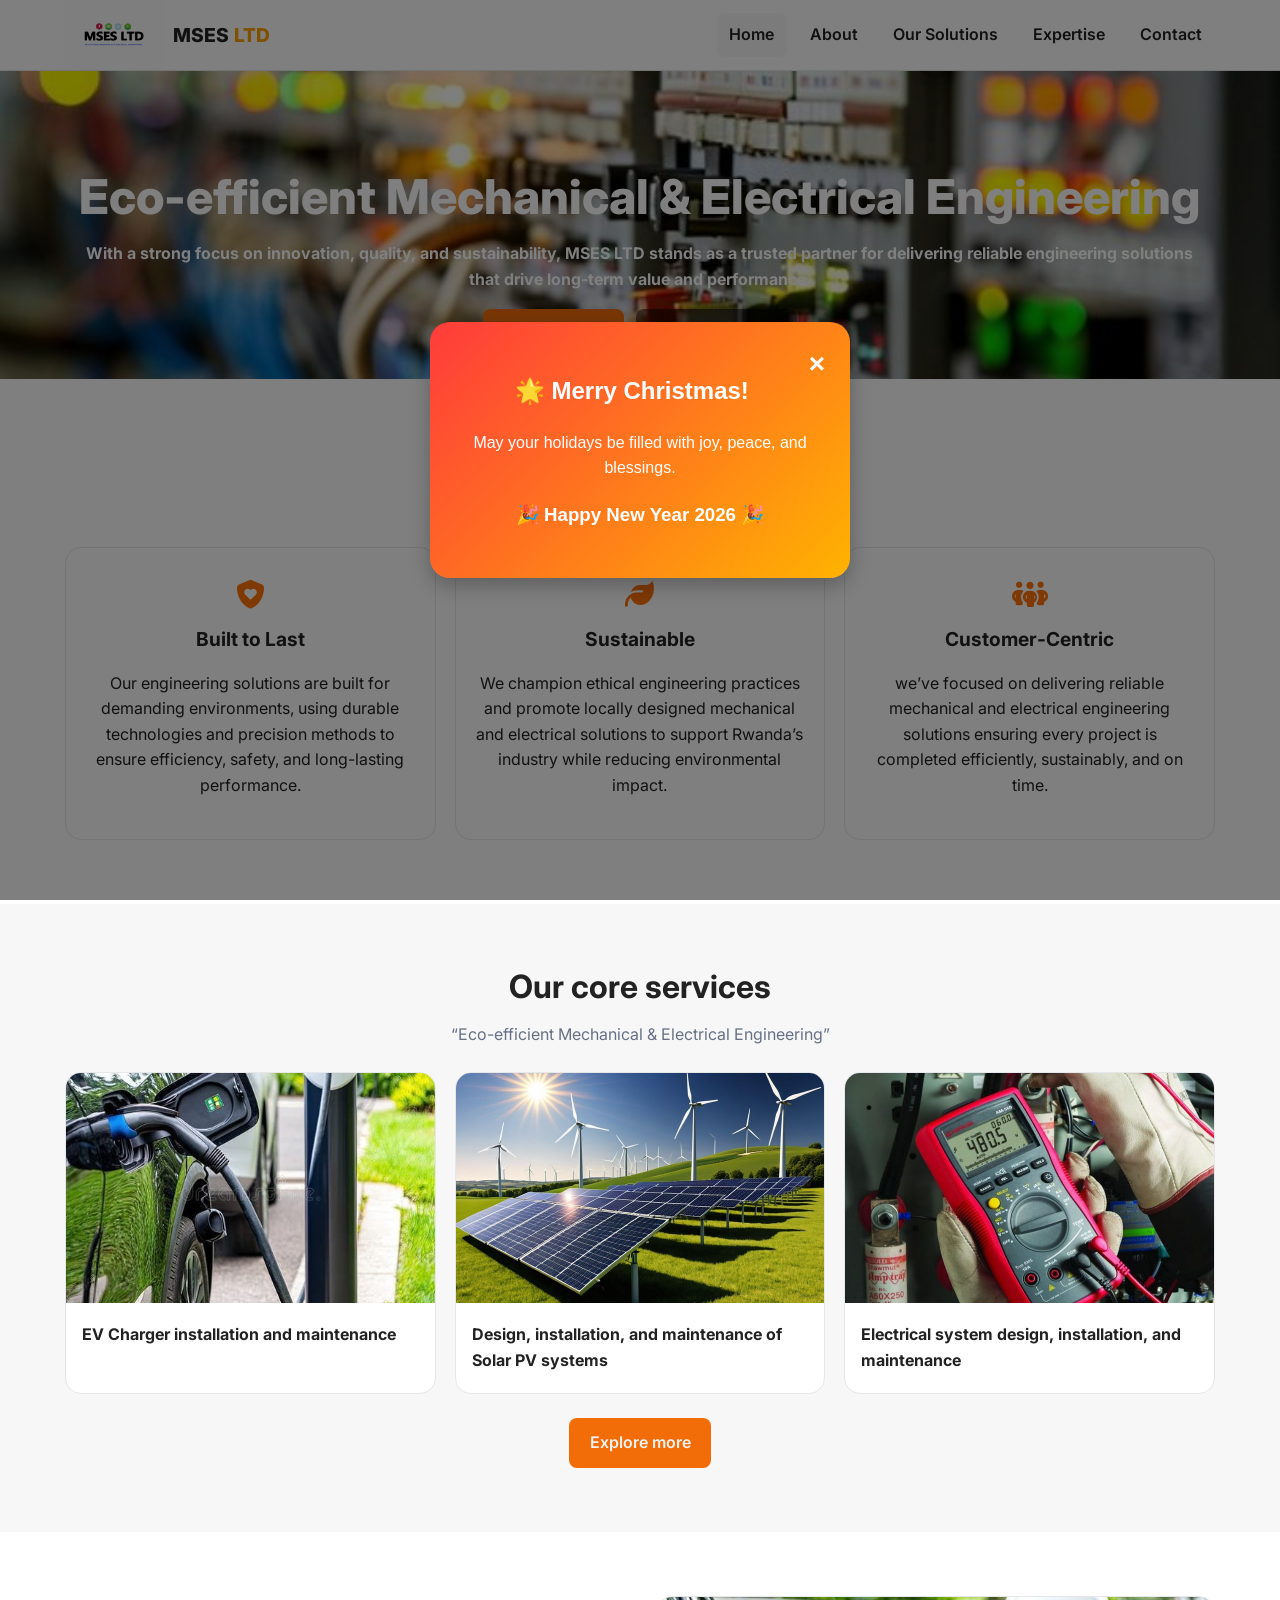
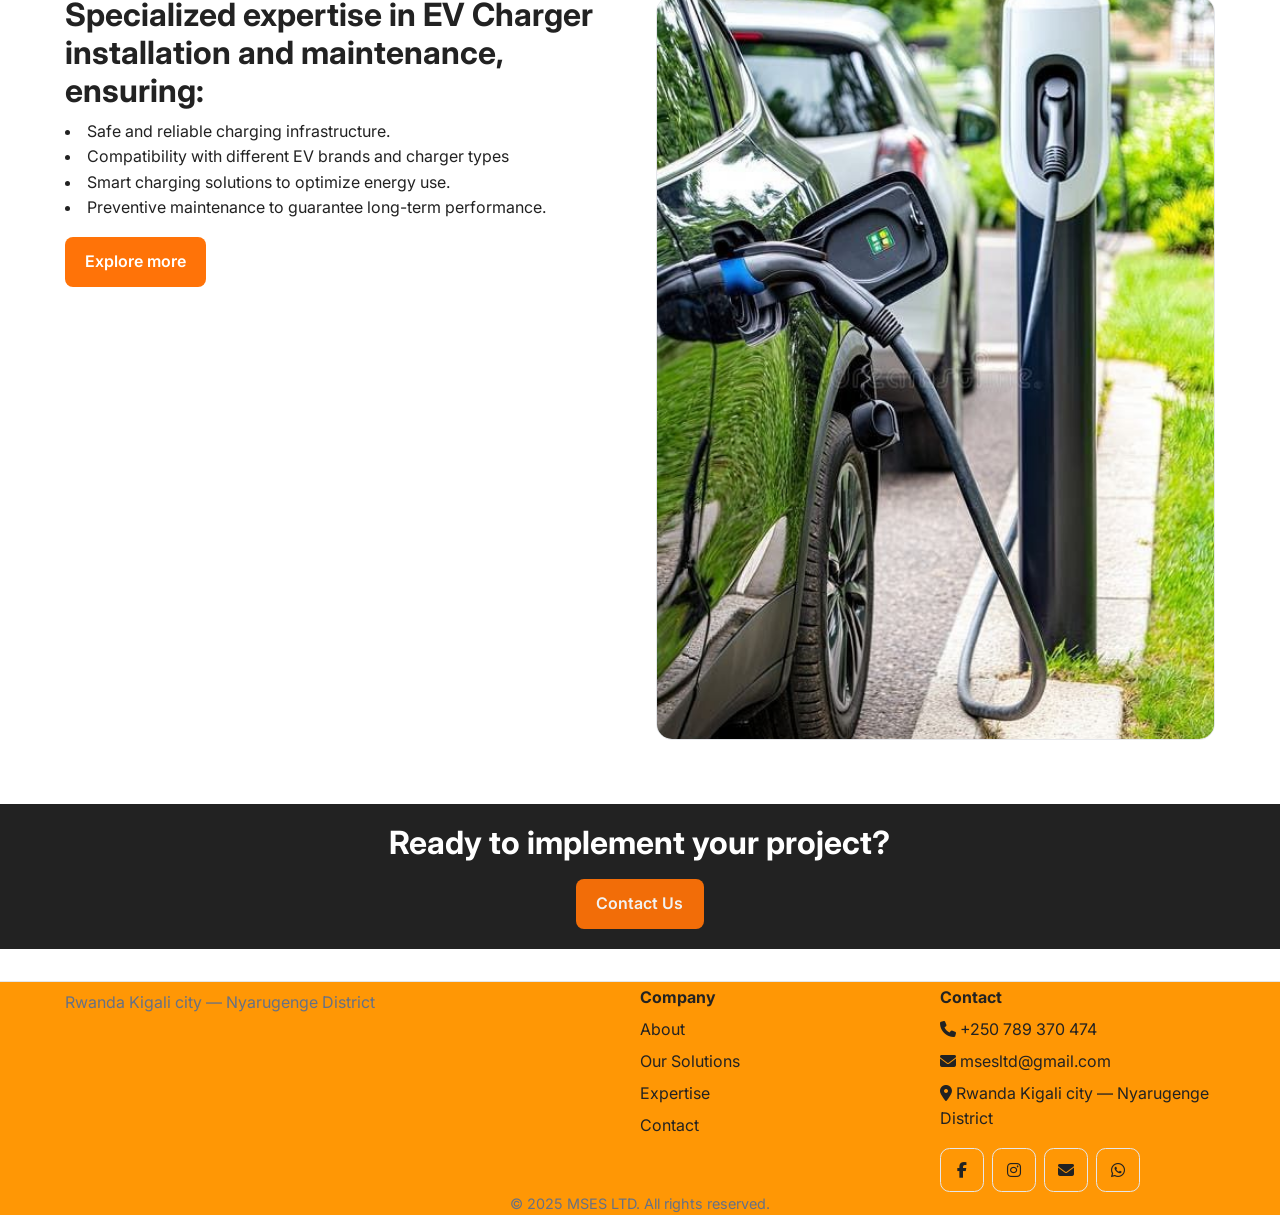
==== commit 093003a8: "4 commit" ====
--- a/index.html
+++ b/index.html
@@ -494,50 +494,50 @@
 
 
 
-    .holiday-banner{
-  text-align:center;
-  padding:5px 2px;
-  background:linear-gradient(135deg,#0d1b2a,#1b263b,#415a77);
-  color:white;
-  position:relative;
-  overflow:hidden;
-  border-radius:0px;
+  
+
+
+
+
+/* Popup overlay */
+.holiday-popup {
+    position: fixed;
+    inset: 0;
+    background: rgba(0, 0, 0, 0.5);
+    display: none;
+    justify-content: center;
+    align-items: center;
+    z-index: 999999;
 }
 
-/* Heading fonts */
-.holiday-banner h1{
-  font-size:48px;
-  margin-bottom:0px;
-  color: coral;
+/* Popup card */
+.holiday-box {
+    background: linear-gradient(135deg, #ff3b3b, #ffb300);
+    padding: 30px 25px;
+    max-width: 420px;
+    width: 90%;
+    border-radius: 20px;
+    text-align: center;
+    color: white;
+    font-family: "Poppins", sans-serif;
+    animation: slideDown 0.6s ease forwards;
+    box-shadow: 0 8px 20px rgba(0,0,0,0.25);
 }
-.holiday-banner h2{
-  font-size:34px;
-  margin-bottom:20px;
+
+/* Close button */
+.holiday-close {
+    float: right;
+    font-size: 28px;
+    cursor: pointer;
+    font-weight: bold;
+    margin-top: -10px;
+    color: white;
 }
-.holiday-banner p{
-  font-size:20px;
-  opacity:0.9;
-  color: coral;
-}
-
-/* Snow animation */
-.snow{
-  position:absolute;
-  top:0; left:0;
-  width:100%;
-  height:100%;
-  pointer-events:none;
-  background-image:
-    radial-gradient(white 2px, transparent 2px),
-    radial-gradient(white 2px, transparent 2px),
-    radial-gradient(white 2px, transparent 2px);
-  background-size:20px 20px, 25px 25px, 15px 15px;
-  animation:snowFall 10s linear infinite;
-}
-
-@keyframes snowFall{
-  0%{background-position:0 0,0 0,0 0;}
-  100%{background-position:0 600px,0 500px,0 400px;}
+
+/* Animation */
+@keyframes slideDown {
+    0% { transform: translateY(-60px); opacity: 0; }
+    100% { transform: translateY(0); opacity: 1; }
 }
 
 </style>
@@ -572,12 +572,7 @@
       </ul>
     </div>
   </header>
-<section class="holiday-banner">
-  <div class="snow"></div>
-  <h1>Merry Christmas 🎄</h1>
-  <h2>and a Happy New Year 2026 ✨</h2>
-  <p>We wish you joy, peace and success!</p>
-</section>
+
   <!-- Hero -->
   <section class="hero hero--cover" role="banner" style="padding: 20px 30px; font-weight: bolder; position: relative; background-size: cover; background-position: center;">
   <div class="hero__bg" id="heroBackground" style="background-image: url('./assets/back.jpeg'); position: absolute; top: 0; left: 0; width: 100%; height: 100%; background-size: cover; background-position: center; transition: background-image 1s ease-in-out;"></div>
@@ -699,6 +694,17 @@
     </div>
   </section>
 
+
+  <div id="holidayPopup" class="holiday-popup">
+    <div class="holiday-box">
+        <span class="holiday-close" id="holidayClose">&times;</span>
+
+        <h2>🌟 Merry Christmas!</h2>
+        <p>May your holidays be filled with joy, peace, and blessings.</p>
+        <h3>🎉 Happy New Year 2026 🎉</h3>
+    </div>
+</div>
+
   <!-- Footer -->
   <footer class="site-footer">
     <div class="container footer__grid">
@@ -798,6 +804,29 @@
   });
 });
 
+
+
+
+window.addEventListener("load", () => {
+    const popup = document.getElementById("holidayPopup");
+    const close = document.getElementById("holidayClose");
+
+    // Show popup after 1.2 seconds
+    setTimeout(() => {
+        popup.style.display = "flex";
+    }, 1200);
+
+    // Close button
+    close.addEventListener("click", () => {
+        popup.style.display = "none";
+    });
+
+    // Close when clicking outside the box
+    window.addEventListener("click", (e) => {
+        if (e.target === popup) popup.style.display = "none";
+    });
+});
+
 </script>
 </body>
 </html>
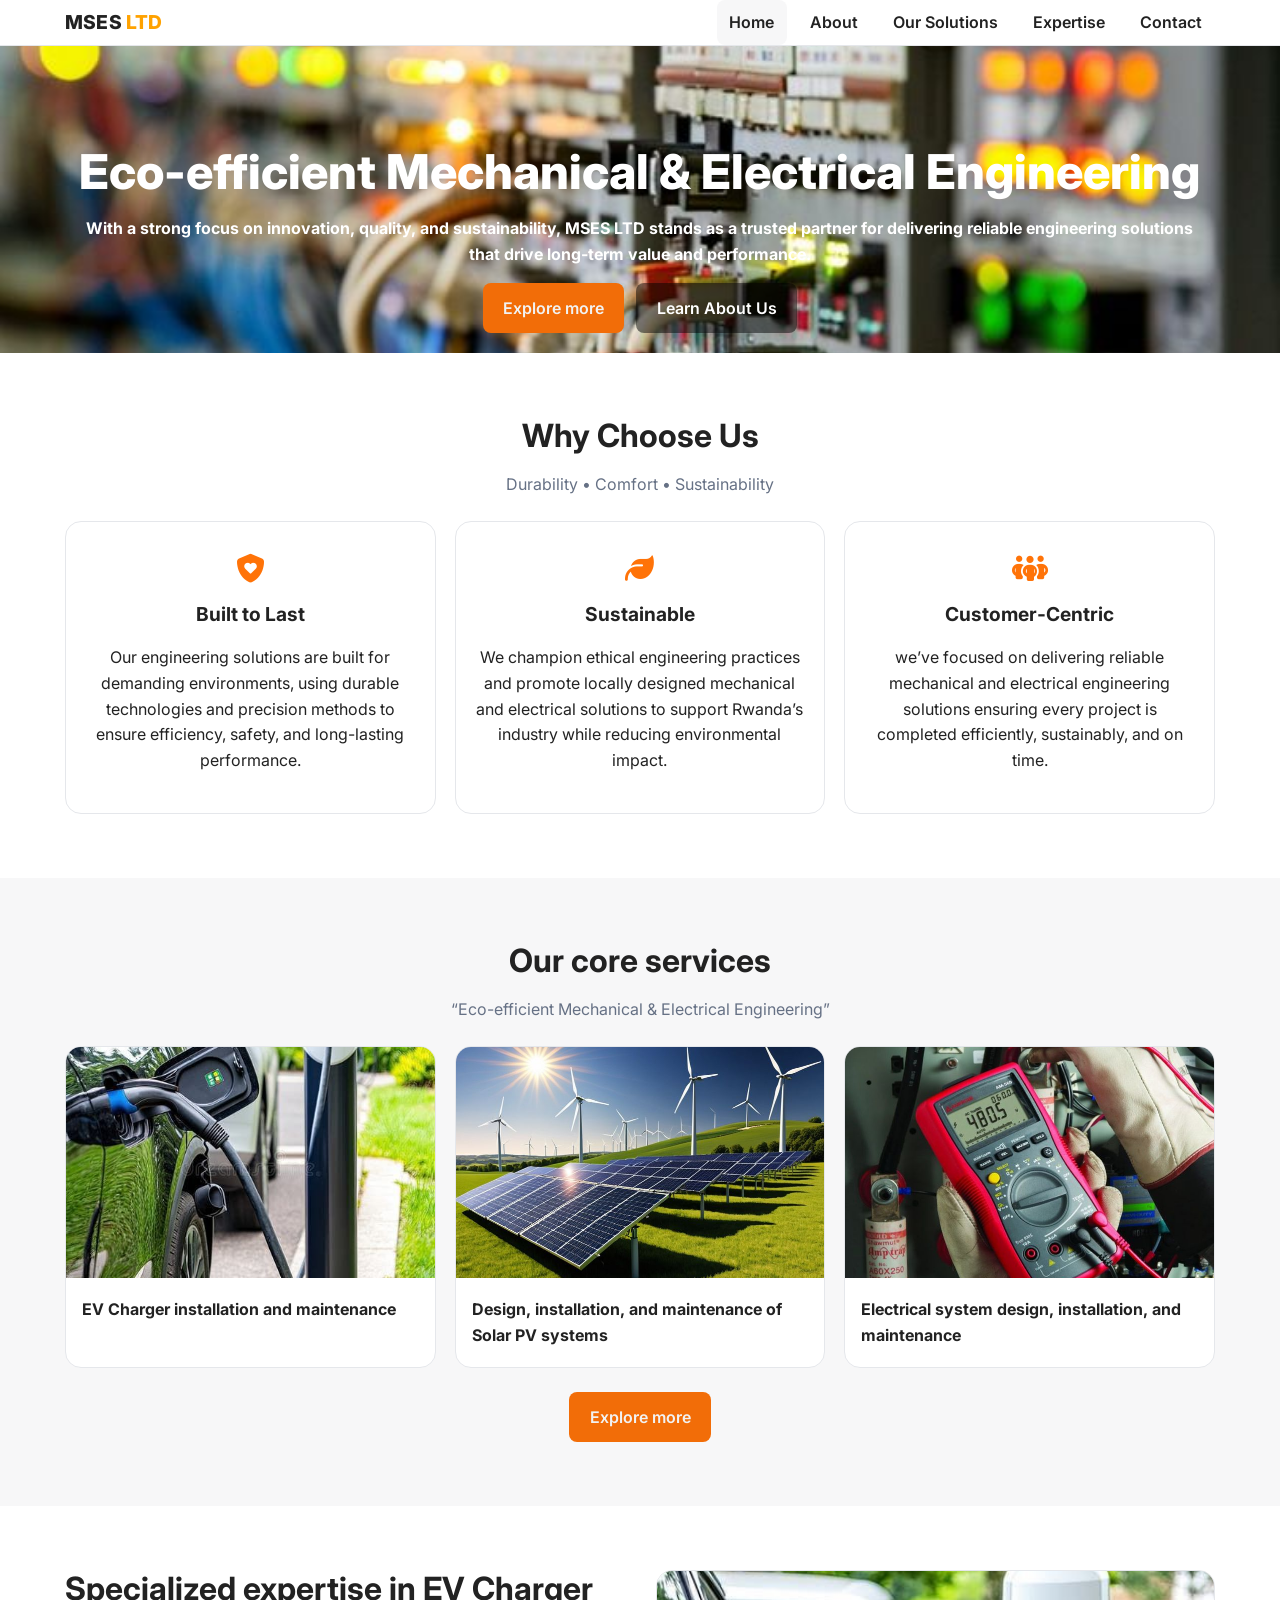
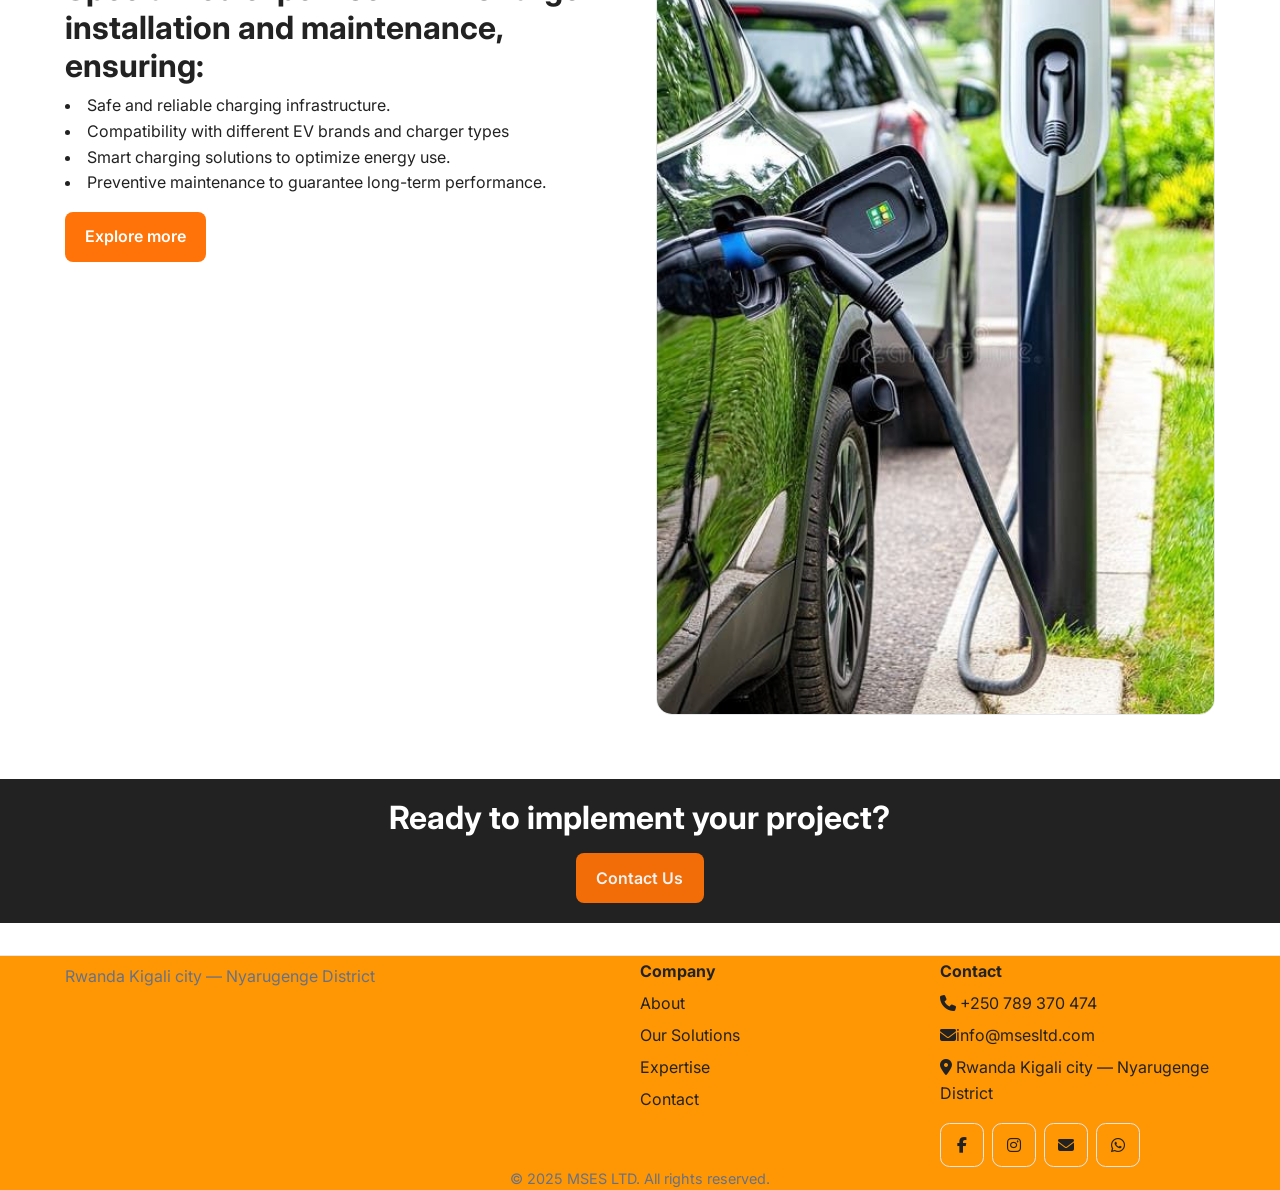
==== commit b4e8672c: "emails" ====
--- a/index.html
+++ b/index.html
@@ -553,7 +553,7 @@
   ">
     <div class="container nav">
       <a class="brand" href="index.html" aria-label="Techno SMS Enterprise Home">
-        <img src="./assets/MSES LOGO.jpg" alt="Techno SMS Enterprise logo" class="logo" /> <span class="brand-text">MSES<span style="color: #ffa200;"> LTD
+         <span class="brand-text">MSES<span style="color: #ffa200;"> LTD
       </a>
        <button class="hamburger" aria-label="Toggle menu" style="font-weight: bolder;">
         <span></span>
@@ -695,7 +695,7 @@
   </section>
 
 
-  <div id="holidayPopup" class="holiday-popup">
+  <!-- <div id="holidayPopup" class="holiday-popup">
     <div class="holiday-box">
         <span class="holiday-close" id="holidayClose">&times;</span>
 
@@ -703,7 +703,7 @@
         <p>May your holidays be filled with joy, peace, and blessings.</p>
         <h3>🎉 Happy New Year 2026 🎉</h3>
     </div>
-</div>
+</div> -->
 
   <!-- Footer -->
   <footer class="site-footer">
@@ -725,7 +725,7 @@
         <h4 class="h5">Contact</h4>
         <ul class="footer-links">
           <li><i class="fa-solid fa-phone"></i> +250 789 370 474</li>
-          <li><i class="fa-solid fa-envelope"></i> msesltd@gmail.com</li>
+          <li><i class="fa-solid fa-envelope"></i>info@msesltd.com</li>
           <li><i class="fa-solid fa-location-dot"></i> Rwanda Kigali city — Nyarugenge District</li>
         </ul>
         <div class="social">
